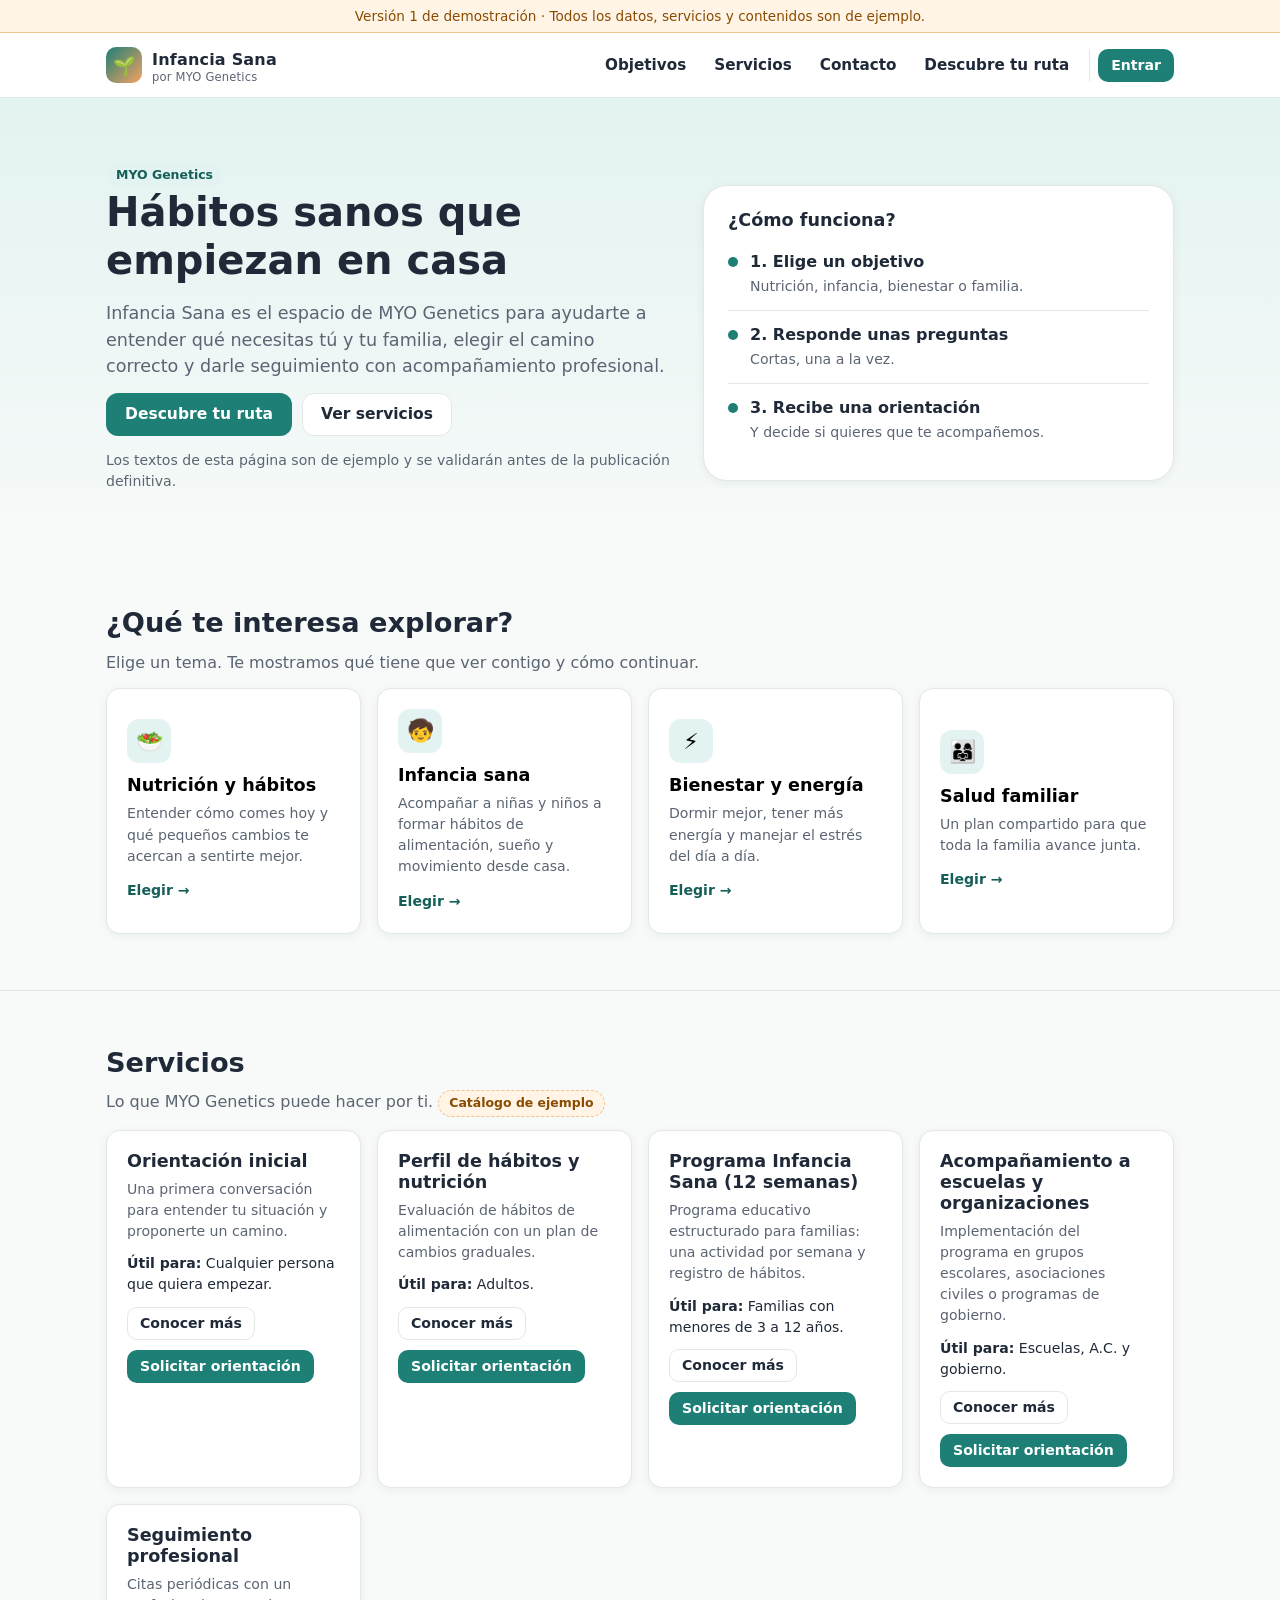
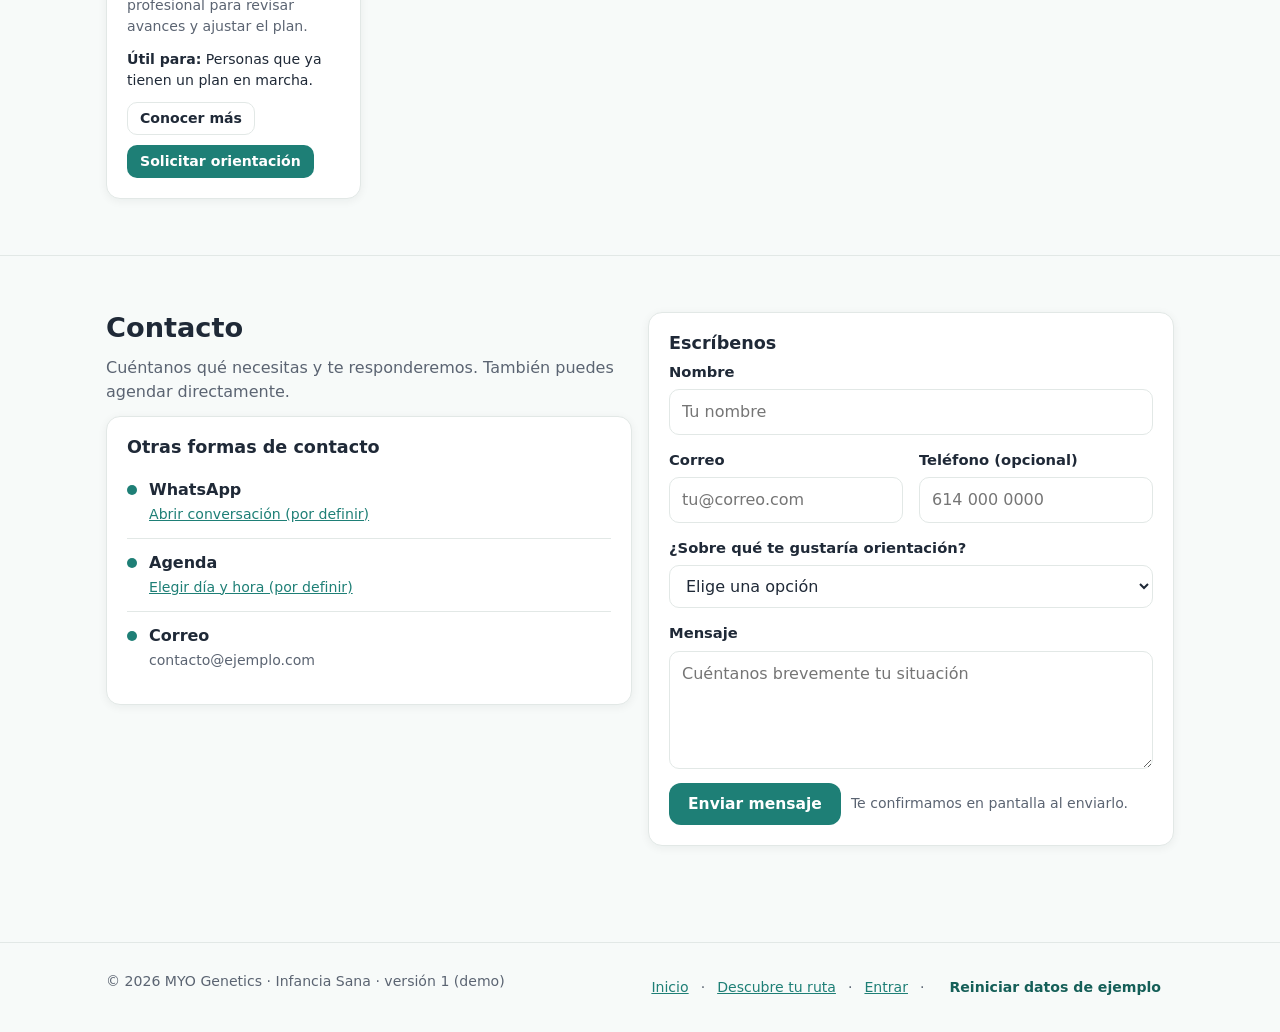
==== web/index.html @ 0a89bbfd "Infancia Sana v1: demo navegable con 5 perfiles, programa de 12 semanas y docs para el ingeniero Pág" ====
<!doctype html>
<html lang="es">
<head>
  <meta charset="utf-8">
  <meta name="viewport" content="width=device-width, initial-scale=1">
  <title>Infancia Sana · MYO Genetics</title>
  <meta name="description" content="Descubre tu ruta hacia hábitos más sanos para ti y tu familia. Demostración navegable de la plataforma de MYO Genetics.">
  <link rel="stylesheet" href="assets/css/infancia.css">
</head>
<body>
  <div id="encabezado"></div>

  <section class="heroe">
    <div class="contenedor">
      <div>
        <span class="etiqueta">MYO Genetics</span>
        <h1>Hábitos sanos que empiezan en casa</h1>
        <p class="suave" style="font-size:1.1rem">Infancia Sana es el espacio de MYO Genetics para ayudarte a entender qué necesitas tú y tu familia, elegir el camino correcto y darle seguimiento con acompañamiento profesional.</p>
        <div class="acciones">
          <a class="boton primario" href="ruta.html">Descubre tu ruta</a>
          <a class="boton secundario" href="#servicios">Ver servicios</a>
        </div>
        <p class="chico suave" style="margin-top:14px">Los textos de esta página son de ejemplo y se validarán antes de la publicación definitiva.</p>
      </div>
      <div class="ilustracion">
        <h3>¿Cómo funciona?</h3>
        <ul class="lista">
          <li><span class="punto"></span><div class="cuerpo"><strong>1. Elige un objetivo</strong><br><span class="suave chico">Nutrición, infancia, bienestar o familia.</span></div></li>
          <li><span class="punto"></span><div class="cuerpo"><strong>2. Responde unas preguntas</strong><br><span class="suave chico">Cortas, una a la vez.</span></div></li>
          <li><span class="punto"></span><div class="cuerpo"><strong>3. Recibe una orientación</strong><br><span class="suave chico">Y decide si quieres que te acompañemos.</span></div></li>
        </ul>
      </div>
    </div>
  </section>

  <section class="seccion" id="objetivos">
    <div class="contenedor">
      <h2>¿Qué te interesa explorar?</h2>
      <p class="suave">Elige un tema. Te mostramos qué tiene que ver contigo y cómo continuar.</p>
      <div class="rejilla" id="lista-objetivos"></div>
      <div id="detalle-objetivo" class="tarjeta oculto" style="margin-top:20px"></div>
    </div>
  </section>

  <section class="seccion" id="servicios">
    <div class="contenedor">
      <div class="fila entre">
        <div><h2>Servicios</h2><p class="suave">Lo que MYO Genetics puede hacer por ti. <span class="etiqueta ejemplo">Catálogo de ejemplo</span></p></div>
      </div>
      <div class="rejilla" id="lista-servicios"></div>
    </div>
  </section>

  <section class="seccion" id="contacto">
    <div class="contenedor">
      <div class="rejilla dos">
        <div>
          <h2>Contacto</h2>
          <p class="suave">Cuéntanos qué necesitas y te responderemos. También puedes agendar directamente.</p>
          <div class="tarjeta">
            <h3>Otras formas de contacto</h3>
            <ul class="lista">
              <li><span class="punto"></span><div class="cuerpo"><strong>WhatsApp</strong><br><a href="#" id="enlace-whatsapp" class="chico">Abrir conversación (por definir)</a></div></li>
              <li><span class="punto"></span><div class="cuerpo"><strong>Agenda</strong><br><a href="#" id="enlace-agenda" class="chico">Elegir día y hora (por definir)</a></div></li>
              <li><span class="punto"></span><div class="cuerpo"><strong>Correo</strong><br><span class="chico suave">contacto@ejemplo.com</span></div></li>
            </ul>
          </div>
        </div>
        <form class="tarjeta" id="form-contacto" novalidate>
          <h3>Escríbenos</h3>
          <div class="campo"><label for="c-nombre">Nombre</label><input id="c-nombre" name="nombre" required placeholder="Tu nombre"></div>
          <div class="dos-columnas">
            <div class="campo"><label for="c-correo">Correo</label><input id="c-correo" name="correo" type="email" required placeholder="tu@correo.com"></div>
            <div class="campo"><label for="c-tel">Teléfono (opcional)</label><input id="c-tel" name="telefono" placeholder="614 000 0000"></div>
          </div>
          <div class="campo"><label for="c-asunto">¿Sobre qué te gustaría orientación?</label>
            <select id="c-asunto" name="asunto" required>
              <option value="">Elige una opción</option>
            </select>
          </div>
          <div class="campo"><label for="c-mensaje">Mensaje</label><textarea id="c-mensaje" name="mensaje" rows="4" required placeholder="Cuéntanos brevemente tu situación"></textarea></div>
          <div class="acciones"><button class="boton primario" type="submit">Enviar mensaje</button><span class="chico suave">Te confirmamos en pantalla al enviarlo.</span></div>
        </form>
      </div>
    </div>
  </section>

  <div id="pie"></div>
  <script type="module" src="assets/js/publico.js"></script>
</body>
</html>
---- web/assets/css/infancia.css ----
/* Infancia Sana · MYO Genetics — hoja de estilos única (versión 1, demo)
   Identidad provisional: no existe aún el manual de marca de MYO Genetics.
   Para cambiar colores y tipografía basta con editar las variables de :root. */
:root{
  --primario:#1E7F76;      /* verde azulado: salud, calma */
  --primario-osc:#155F58;
  --primario-claro:#E3F3F1;
  --acento:#F4A261;        /* durazno: calidez, infancia */
  --acento-osc:#D97E33;
  --fondo:#F7FAF9;
  --papel:#FFFFFF;
  --tinta:#1F2937;
  --tinta-suave:#5B6472;
  --linea:#E2E8E6;
  --ok:#2E8B57;
  --aviso:#B45309;
  --error:#B42318;
  --radio:14px;
  --sombra:0 2px 10px rgba(16,40,36,.06);
  --ancho:1100px;
  --fuente:system-ui,-apple-system,"Segoe UI",Roboto,"Helvetica Neue",Arial,sans-serif;
}
*{box-sizing:border-box}
html{scroll-behavior:smooth}
body{margin:0;font-family:var(--fuente);color:var(--tinta);background:var(--fondo);line-height:1.5;font-size:16px}
a{color:var(--primario)}
img{max-width:100%}
h1,h2,h3,h4{line-height:1.2;margin:0 0 .4em;font-weight:700}
h1{font-size:clamp(1.7rem,3.5vw,2.5rem)}
h2{font-size:clamp(1.3rem,2.4vw,1.7rem)}
h3{font-size:1.1rem}
p{margin:0 0 .8em}
.suave{color:var(--tinta-suave)}
.chico{font-size:.88rem}
.centro{text-align:center}
.oculto{display:none!important}
.contenedor{max-width:var(--ancho);margin:0 auto;padding:0 16px}
.seccion{padding:56px 0}
.seccion + .seccion{border-top:1px solid var(--linea)}

/* Encabezado */
.encabezado{background:var(--papel);border-bottom:1px solid var(--linea);position:sticky;top:0;z-index:20}
.encabezado .contenedor{display:flex;align-items:center;gap:16px;min-height:64px}
.logo{display:flex;align-items:center;gap:10px;text-decoration:none;color:var(--tinta);font-weight:800;letter-spacing:.2px}
.logo .marca{width:36px;height:36px;border-radius:10px;background:linear-gradient(135deg,var(--primario),var(--acento));display:grid;place-items:center;color:#fff;font-size:18px}
.logo small{display:block;font-weight:500;color:var(--tinta-suave);font-size:.72rem;line-height:1}
.nav{display:flex;gap:4px;margin-left:auto;align-items:center;flex-wrap:wrap}
.nav a{padding:8px 12px;border-radius:10px;text-decoration:none;color:var(--tinta);font-weight:600;font-size:.95rem}
.nav a:hover,.nav a.activo{background:var(--primario-claro);color:var(--primario-osc)}
.nav .sesion{display:flex;align-items:center;gap:8px;padding-left:8px;border-left:1px solid var(--linea);margin-left:4px}
.avatar{width:32px;height:32px;border-radius:50%;background:var(--acento);color:#fff;display:grid;place-items:center;font-weight:800;font-size:.85rem}
.menu-boton{display:none;margin-left:auto;background:none;border:1px solid var(--linea);border-radius:10px;padding:8px 10px;font-size:1.1rem;cursor:pointer}
@media (max-width:760px){
  .menu-boton{display:block}
  .nav{display:none;position:absolute;left:0;right:0;top:64px;background:var(--papel);border-bottom:1px solid var(--linea);padding:10px 16px 14px;flex-direction:column;align-items:stretch}
  .nav.abierto{display:flex}
  .nav .sesion{border-left:0;border-top:1px solid var(--linea);padding:10px 0 0;margin:6px 0 0}
}

/* Botones */
.boton{display:inline-flex;align-items:center;justify-content:center;gap:8px;border:1px solid transparent;border-radius:12px;padding:11px 18px;font-weight:700;font-size:.97rem;cursor:pointer;text-decoration:none;transition:.15s;font-family:inherit;line-height:1.2}
.boton.primario{background:var(--primario);color:#fff}
.boton.primario:hover{background:var(--primario-osc)}
.boton.acento{background:var(--acento);color:#3B2410}
.boton.acento:hover{background:var(--acento-osc);color:#fff}
.boton.secundario{background:var(--papel);border-color:var(--linea);color:var(--tinta)}
.boton.secundario:hover{border-color:var(--primario);color:var(--primario-osc)}
.boton.fantasma{background:transparent;color:var(--primario-osc)}
.boton.fantasma:hover{background:var(--primario-claro)}
.boton.chico{padding:7px 12px;font-size:.88rem;border-radius:10px}
.boton:disabled{opacity:.5;cursor:not-allowed}
.acciones{display:flex;gap:10px;flex-wrap:wrap;align-items:center}

/* Tarjetas y rejillas */
.tarjeta{background:var(--papel);border:1px solid var(--linea);border-radius:var(--radio);padding:20px;box-shadow:var(--sombra)}
.tarjeta.clic{cursor:pointer;transition:.15s}
.tarjeta.clic:hover{border-color:var(--primario);transform:translateY(-2px)}
.tarjeta.elegida{border-color:var(--primario);box-shadow:0 0 0 3px var(--primario-claro)}
.rejilla{display:grid;gap:16px;grid-template-columns:repeat(auto-fill,minmax(240px,1fr))}
.rejilla.dos{grid-template-columns:repeat(auto-fit,minmax(280px,1fr))}
.rejilla.tres{grid-template-columns:repeat(auto-fit,minmax(220px,1fr))}
.icono{width:44px;height:44px;border-radius:12px;background:var(--primario-claro);display:grid;place-items:center;font-size:22px;margin-bottom:12px}
.etiqueta{display:inline-block;padding:3px 10px;border-radius:999px;font-size:.78rem;font-weight:700;background:var(--primario-claro);color:var(--primario-osc)}
.etiqueta.ok{background:#E6F4EC;color:var(--ok)}
.etiqueta.aviso{background:#FDF1E1;color:var(--aviso)}
.etiqueta.gris{background:#EEF1F0;color:var(--tinta-suave)}
.etiqueta.error{background:#FDE8E6;color:var(--error)}
.etiqueta.ejemplo{background:#FFF4E5;color:#8A4B00;border:1px dashed #F0C48A}
.fila{display:flex;align-items:center;gap:12px;flex-wrap:wrap}
.fila.entre{justify-content:space-between}
.lista{list-style:none;margin:0;padding:0}
.lista li{padding:12px 0;border-bottom:1px solid var(--linea);display:flex;gap:12px;align-items:flex-start}
.lista li:last-child{border-bottom:0}
.lista .punto{width:10px;height:10px;border-radius:50%;background:var(--primario);margin-top:7px;flex:none}
.lista .punto.pendiente{background:var(--acento)}
.lista .punto.gris{background:var(--linea)}
.lista .cuerpo{flex:1}

/* Héroe */
.heroe{background:linear-gradient(180deg,var(--primario-claro),var(--fondo));padding:64px 0 48px}
.heroe .contenedor{display:grid;gap:32px;grid-template-columns:1.2fr 1fr;align-items:center}
.heroe .ilustracion{background:var(--papel);border-radius:24px;border:1px solid var(--linea);padding:24px;box-shadow:var(--sombra)}
@media (max-width:760px){.heroe .contenedor{grid-template-columns:1fr}.heroe{padding:40px 0 32px}}

/* Formularios */
.campo{display:flex;flex-direction:column;gap:6px;margin-bottom:14px}
.campo label{font-weight:700;font-size:.92rem}
.campo input,.campo select,.campo textarea{font:inherit;padding:10px 12px;border:1px solid var(--linea);border-radius:10px;background:var(--papel);color:var(--tinta);width:100%}
.campo input:focus,.campo select:focus,.campo textarea:focus{outline:2px solid var(--primario-claro);border-color:var(--primario)}
.campo .ayuda{font-size:.82rem;color:var(--tinta-suave)}
.campo.invalido input,.campo.invalido select,.campo.invalido textarea{border-color:var(--error)}
.campo .mensaje-error{color:var(--error);font-size:.82rem;display:none}
.campo.invalido .mensaje-error{display:block}
.dos-columnas{display:grid;gap:0 16px;grid-template-columns:1fr 1fr}
@media (max-width:600px){.dos-columnas{grid-template-columns:1fr}}
.opciones{display:grid;gap:10px}
.opcion{display:flex;gap:12px;align-items:center;padding:12px 14px;border:1px solid var(--linea);border-radius:12px;background:var(--papel);cursor:pointer;font-weight:600}
.opcion:hover{border-color:var(--primario)}
.opcion.elegida{border-color:var(--primario);background:var(--primario-claro)}
.opcion input{accent-color:var(--primario)}

/* Progreso */
.progreso{height:10px;background:var(--linea);border-radius:999px;overflow:hidden}
.progreso > span{display:block;height:100%;background:var(--primario);border-radius:999px;transition:width .4s}
.progreso.acento > span{background:var(--acento)}
.pasos{display:flex;gap:6px;margin:10px 0 18px}
.pasos span{flex:1;height:6px;border-radius:999px;background:var(--linea)}
.pasos span.hecho{background:var(--primario)}
.pasos span.actual{background:var(--acento)}

/* Pestañas */
.pestanas{display:flex;gap:4px;border-bottom:1px solid var(--linea);margin-bottom:24px;overflow-x:auto}
.pestanas button{background:none;border:0;border-bottom:3px solid transparent;padding:12px 14px;font:inherit;font-weight:700;color:var(--tinta-suave);cursor:pointer;white-space:nowrap}
.pestanas button.activa{color:var(--primario-osc);border-bottom-color:var(--primario)}
.panel{display:none}
.panel.activo{display:block}

/* Estado vacío */
.vacio{text-align:center;padding:36px 20px;border:1px dashed var(--linea);border-radius:var(--radio);color:var(--tinta-suave);background:var(--papel)}
.vacio .icono{margin:0 auto 10px}

/* Avisos emergentes y ventanas */
.aviso-flotante{position:fixed;left:50%;bottom:24px;transform:translateX(-50%) translateY(20px);background:var(--tinta);color:#fff;padding:12px 18px;border-radius:12px;opacity:0;transition:.25s;z-index:60;max-width:92vw;box-shadow:0 8px 30px rgba(0,0,0,.2);pointer-events:none}
.aviso-flotante.visible{opacity:1;transform:translateX(-50%) translateY(0)}
.aviso-flotante.ok{background:var(--ok)}
.aviso-flotante.error{background:var(--error)}
.velo{position:fixed;inset:0;background:rgba(20,30,28,.45);display:none;align-items:center;justify-content:center;z-index:50;padding:16px}
.velo.visible{display:flex}
.ventana{background:var(--papel);border-radius:18px;max-width:560px;width:100%;max-height:90vh;overflow:auto;padding:24px;box-shadow:0 20px 60px rgba(0,0,0,.25)}
.ventana h3{margin-bottom:12px}
.ventana .acciones{margin-top:18px;justify-content:flex-end}

/* Tablero del usuario */
.tablero{display:grid;gap:20px;grid-template-columns:260px 1fr;align-items:start}
.lateral{position:sticky;top:80px}
.lateral .tarjeta{padding:16px}
.lateral nav a{display:block;padding:9px 12px;border-radius:10px;text-decoration:none;color:var(--tinta);font-weight:600}
.lateral nav a.activo,.lateral nav a:hover{background:var(--primario-claro);color:var(--primario-osc)}
@media (max-width:860px){.tablero{grid-template-columns:1fr}.lateral{position:static}}
.cifras{display:grid;gap:12px;grid-template-columns:repeat(auto-fit,minmax(140px,1fr))}
.cifra{background:var(--papel);border:1px solid var(--linea);border-radius:12px;padding:14px}
.cifra strong{display:block;font-size:1.6rem;color:var(--primario-osc)}
.cifra span{font-size:.85rem;color:var(--tinta-suave)}

/* Tablas simples */
.tabla{width:100%;border-collapse:collapse;background:var(--papel);border-radius:var(--radio);overflow:hidden;border:1px solid var(--linea)}
.tabla th,.tabla td{padding:10px 12px;text-align:left;border-bottom:1px solid var(--linea);font-size:.93rem;vertical-align:top}
.tabla th{background:var(--primario-claro);color:var(--primario-osc);font-size:.85rem}
.tabla tr:last-child td{border-bottom:0}
.tabla-envoltura{overflow-x:auto}

/* Semanas del programa */
.semanas{display:grid;gap:10px;grid-template-columns:repeat(auto-fill,minmax(150px,1fr))}
.semana{border:1px solid var(--linea);border-radius:12px;padding:12px;background:var(--papel);cursor:pointer;text-align:left;font:inherit;color:var(--tinta)}
.semana small{display:block;color:var(--tinta-suave);font-size:.78rem}
.semana.hecha{border-color:var(--ok);background:#F1F9F4}
.semana.activa{border-color:var(--acento);box-shadow:0 0 0 3px #FDEBD8}
.semana.bloqueada{opacity:.55}
.grafica{width:100%;height:auto;background:var(--papel);border:1px solid var(--linea);border-radius:12px}

/* Pie */
.pie{border-top:1px solid var(--linea);padding:28px 0;color:var(--tinta-suave);font-size:.88rem;margin-top:40px}
.pie .contenedor{display:flex;justify-content:space-between;flex-wrap:wrap;gap:10px}
.aviso-demo{background:#FFF4E5;color:#8A4B00;border-bottom:1px solid #F0C48A;font-size:.85rem;text-align:center;padding:6px 12px}
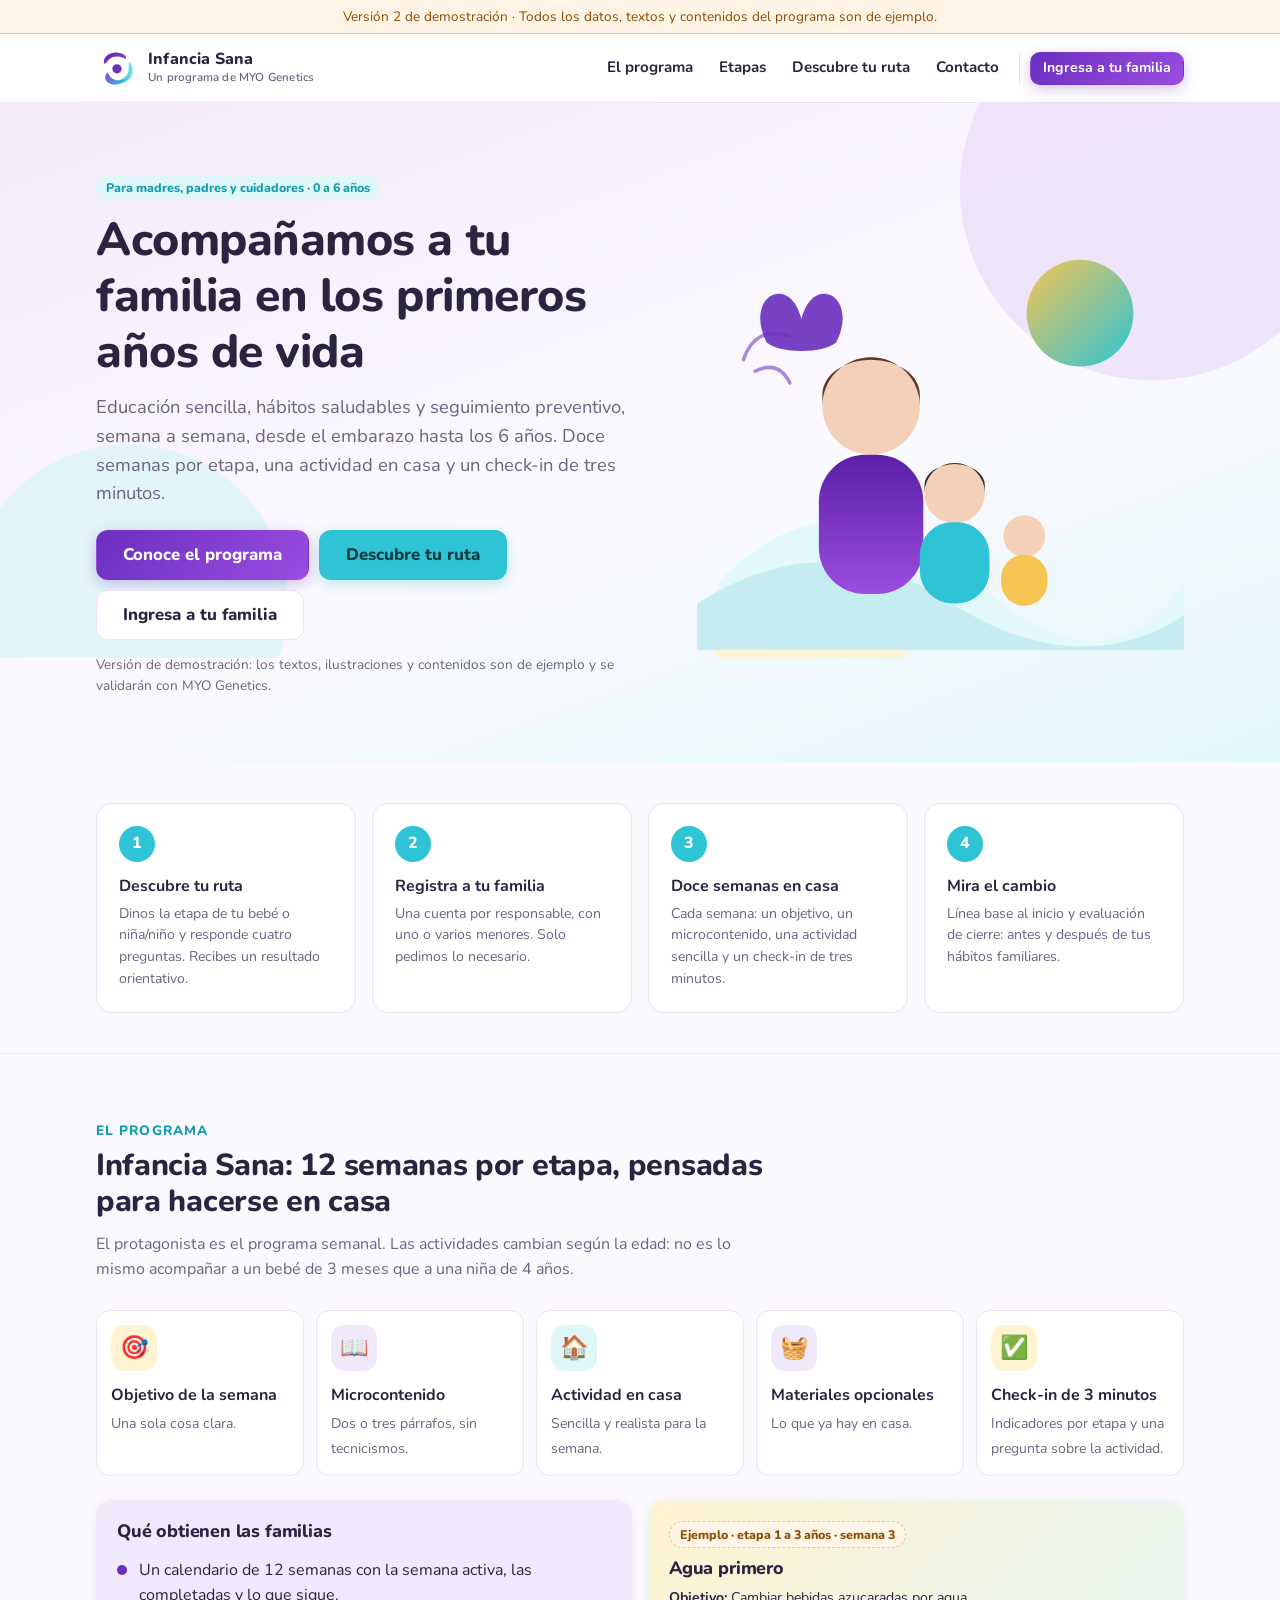
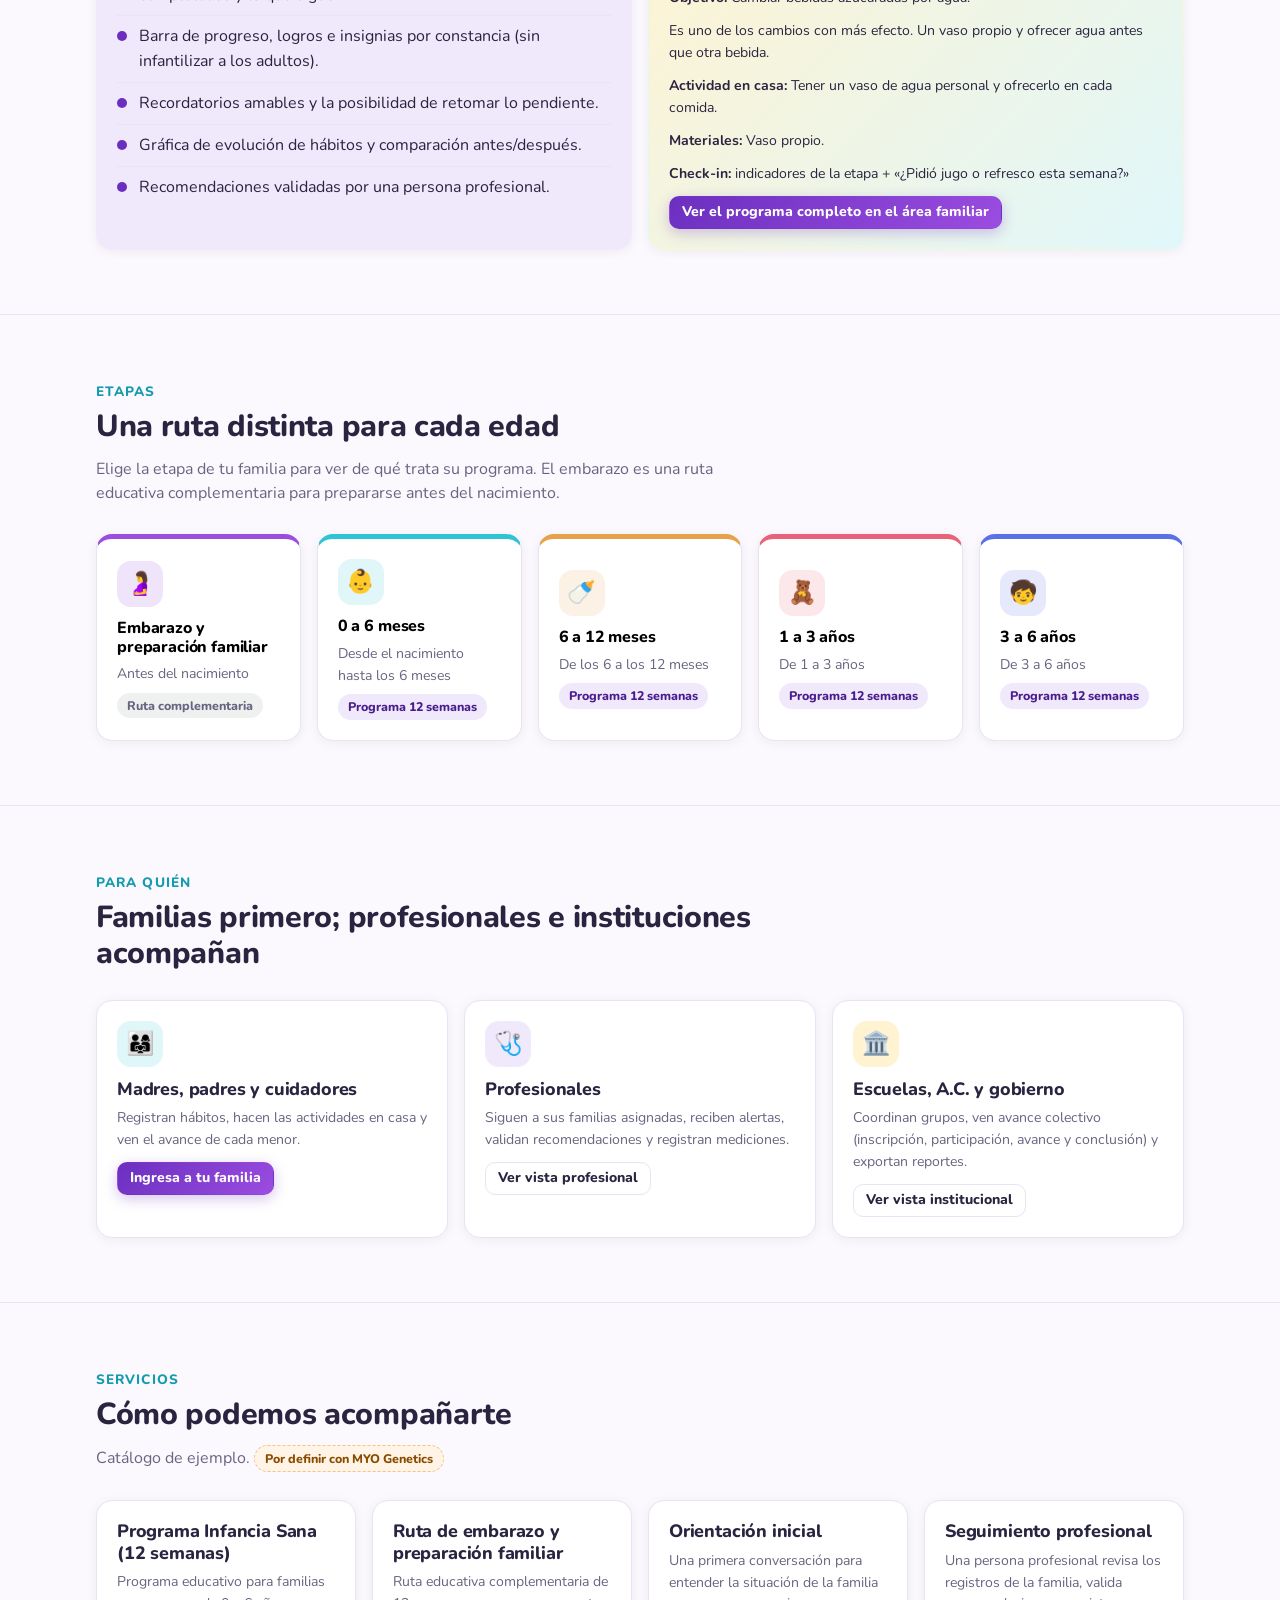
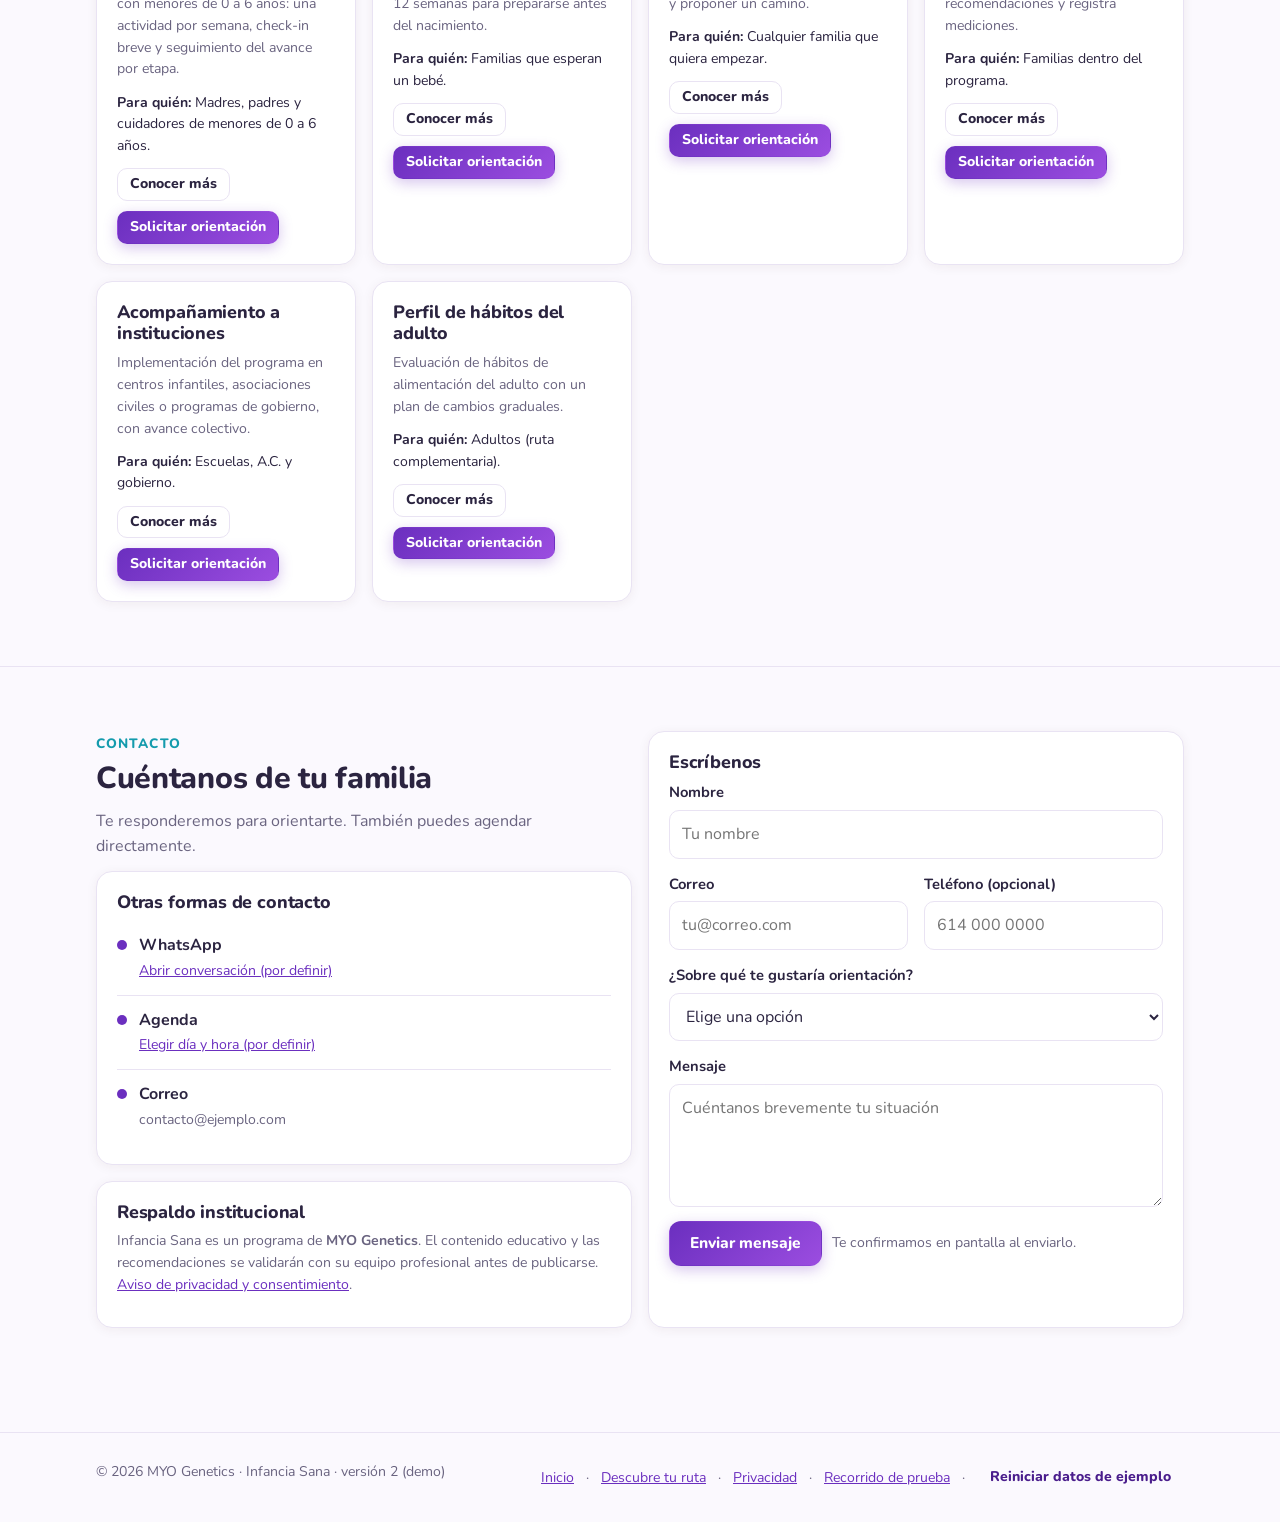
==== commit c09c41fc: "Infancia Sana v2: etapas de 0 a 6 años, programa por etapa, línea base y cierre, logros, alertas, pe" ====
--- a/web/index.html
+++ b/web/index.html
@@ -4,49 +4,125 @@
   <meta charset="utf-8">
   <meta name="viewport" content="width=device-width, initial-scale=1">
   <title>Infancia Sana · MYO Genetics</title>
-  <meta name="description" content="Descubre tu ruta hacia hábitos más sanos para ti y tu familia. Demostración navegable de la plataforma de MYO Genetics.">
+  <meta name="description" content="Acompañamiento a familias durante los primeros años de vida mediante educación, hábitos saludables y seguimiento preventivo. Demostración navegable de la plataforma de MYO Genetics.">
   <link rel="stylesheet" href="assets/css/infancia.css">
 </head>
 <body>
   <div id="encabezado"></div>
 
   <section class="heroe">
+    <svg class="blobs" viewBox="0 0 1200 520" preserveAspectRatio="none" aria-hidden="true">
+      <circle cx="1080" cy="80" r="180" fill="#EADDF9" opacity=".7"/>
+      <circle cx="120" cy="470" r="150" fill="#DDF5F8" opacity=".8"/>
+      <circle cx="760" cy="500" r="90" fill="#FFF3D1" opacity=".9"/>
+    </svg>
     <div class="contenedor">
       <div>
-        <span class="etiqueta">MYO Genetics</span>
-        <h1>Hábitos sanos que empiezan en casa</h1>
-        <p class="suave" style="font-size:1.1rem">Infancia Sana es el espacio de MYO Genetics para ayudarte a entender qué necesitas tú y tu familia, elegir el camino correcto y darle seguimiento con acompañamiento profesional.</p>
+        <span class="etiqueta acento">Para madres, padres y cuidadores · 0 a 6 años</span>
+        <h1 style="margin-top:12px">Acompañamos a tu familia en los primeros años de vida</h1>
+        <p class="proposito">Educación sencilla, hábitos saludables y seguimiento preventivo, semana a semana, desde el embarazo hasta los 6 años. Doce semanas por etapa, una actividad en casa y un check-in de tres minutos.</p>
         <div class="acciones">
-          <a class="boton primario" href="ruta.html">Descubre tu ruta</a>
-          <a class="boton secundario" href="#servicios">Ver servicios</a>
+          <a class="boton primario grande" href="#programa">Conoce el programa</a>
+          <a class="boton acento grande" href="ruta.html">Descubre tu ruta</a>
+          <a class="boton secundario grande" href="acceso.html">Ingresa a tu familia</a>
         </div>
-        <p class="chico suave" style="margin-top:14px">Los textos de esta página son de ejemplo y se validarán antes de la publicación definitiva.</p>
+        <p class="nota-ejemplo">Versión de demostración: los textos, ilustraciones y contenidos son de ejemplo y se validarán con MYO Genetics.</p>
       </div>
-      <div class="ilustracion">
-        <h3>¿Cómo funciona?</h3>
-        <ul class="lista">
-          <li><span class="punto"></span><div class="cuerpo"><strong>1. Elige un objetivo</strong><br><span class="suave chico">Nutrición, infancia, bienestar o familia.</span></div></li>
-          <li><span class="punto"></span><div class="cuerpo"><strong>2. Responde unas preguntas</strong><br><span class="suave chico">Cortas, una a la vez.</span></div></li>
-          <li><span class="punto"></span><div class="cuerpo"><strong>3. Recibe una orientación</strong><br><span class="suave chico">Y decide si quieres que te acompañemos.</span></div></li>
-        </ul>
+      <div class="ilustracion" aria-hidden="true">
+        <svg viewBox="0 0 420 360" xmlns="http://www.w3.org/2000/svg">
+          <defs>
+            <linearGradient id="g1" x1="0" y1="0" x2="1" y2="1"><stop offset="0" stop-color="#F6C453"/><stop offset="1" stop-color="#2EC4D6"/></linearGradient>
+            <linearGradient id="g2" x1="0" y1="0" x2="0" y2="1"><stop offset="0" stop-color="#5B1FA6"/><stop offset="1" stop-color="#9B4DE0"/></linearGradient>
+          </defs>
+          <circle cx="330" cy="70" r="46" fill="url(#g1)"/>
+          <path d="M20 300 C 90 230, 170 230, 240 300 S 380 370, 420 300 L420 360 L0 360 Z" fill="#E3F8FA"/>
+          <path d="M0 320 C 80 270, 150 275, 220 320 S 360 370, 420 330 L420 360 L0 360 Z" fill="#C6EEF2"/>
+          <g>
+            <circle cx="150" cy="150" r="42" fill="#F5D0B8"/>
+            <path d="M108 150 a42 42 0 0 1 84 0 v-10 a42 30 0 0 0 -84 0z" fill="#5C3A2E"/>
+            <rect x="105" y="192" width="90" height="120" rx="40" fill="url(#g2)"/>
+            <circle cx="222" cy="225" r="26" fill="#F5D0B8"/>
+            <path d="M196 225 a26 26 0 0 1 52 0 v-7 a26 18 0 0 0 -52 0z" fill="#3B2A24"/>
+            <rect x="192" y="250" width="60" height="70" rx="28" fill="#2EC4D6"/>
+            <circle cx="282" cy="262" r="18" fill="#F5D0B8"/>
+            <rect x="262" y="278" width="40" height="44" rx="20" fill="#F6C453"/>
+          </g>
+          <g fill="none" stroke="#6B2FBF" stroke-width="3" stroke-linecap="round" opacity=".55">
+            <path d="M40 110 q10 -30 40 -20"/><path d="M50 120 q20 -10 30 10"/>
+          </g>
+          <g fill="#6B2FBF" opacity=".9"><path d="M60 95 c -20 -40 20 -60 30 -20 c 10 -40 50 -20 30 20 c -10 10 -50 10 -60 0z"/></g>
+        </svg>
       </div>
     </div>
   </section>
 
-  <section class="seccion" id="objetivos">
+  <section class="seccion compacta">
     <div class="contenedor">
-      <h2>¿Qué te interesa explorar?</h2>
-      <p class="suave">Elige un tema. Te mostramos qué tiene que ver contigo y cómo continuar.</p>
-      <div class="rejilla" id="lista-objetivos"></div>
-      <div id="detalle-objetivo" class="tarjeta oculto" style="margin-top:20px"></div>
+      <div class="pasos-grandes">
+        <div class="paso-grande"><div class="numero">1</div><strong>Descubre tu ruta</strong><p class="chico suave" style="margin:4px 0 0">Dinos la etapa de tu bebé o niña/niño y responde cuatro preguntas. Recibes un resultado orientativo.</p></div>
+        <div class="paso-grande"><div class="numero">2</div><strong>Registra a tu familia</strong><p class="chico suave" style="margin:4px 0 0">Una cuenta por responsable, con uno o varios menores. Solo pedimos lo necesario.</p></div>
+        <div class="paso-grande"><div class="numero">3</div><strong>Doce semanas en casa</strong><p class="chico suave" style="margin:4px 0 0">Cada semana: un objetivo, un microcontenido, una actividad sencilla y un check-in de tres minutos.</p></div>
+        <div class="paso-grande"><div class="numero">4</div><strong>Mira el cambio</strong><p class="chico suave" style="margin:4px 0 0">Línea base al inicio y evaluación de cierre: antes y después de tus hábitos familiares.</p></div>
+      </div>
+    </div>
+  </section>
+
+  <section class="seccion" id="programa">
+    <div class="contenedor">
+      <div class="seccion-titulo">
+        <span class="antetitulo">El programa</span>
+        <h2>Infancia Sana: 12 semanas por etapa, pensadas para hacerse en casa</h2>
+        <p class="suave">El protagonista es el programa semanal. Las actividades cambian según la edad: no es lo mismo acompañar a un bebé de 3 meses que a una niña de 4 años.</p>
+      </div>
+      <div class="anatomia" id="anatomia-semana">
+        <div class="pieza"><div class="icono sol">🎯</div><strong>Objetivo de la semana</strong><span class="chico suave">Una sola cosa clara.</span></div>
+        <div class="pieza"><div class="icono">📖</div><strong>Microcontenido</strong><span class="chico suave">Dos o tres párrafos, sin tecnicismos.</span></div>
+        <div class="pieza"><div class="icono calido">🏠</div><strong>Actividad en casa</strong><span class="chico suave">Sencilla y realista para la semana.</span></div>
+        <div class="pieza"><div class="icono">🧺</div><strong>Materiales opcionales</strong><span class="chico suave">Lo que ya hay en casa.</span></div>
+        <div class="pieza"><div class="icono sol">✅</div><strong>Check-in de 3 minutos</strong><span class="chico suave">Indicadores por etapa y una pregunta sobre la actividad.</span></div>
+      </div>
+      <div class="rejilla dos" style="margin-top:24px">
+        <div class="tarjeta verde">
+          <h3>Qué obtienen las familias</h3>
+          <ul class="lista compacta">
+            <li><span class="punto"></span><div class="cuerpo">Un calendario de 12 semanas con la semana activa, las completadas y lo que sigue.</div></li>
+            <li><span class="punto"></span><div class="cuerpo">Barra de progreso, logros e insignias por constancia (sin infantilizar a los adultos).</div></li>
+            <li><span class="punto"></span><div class="cuerpo">Recordatorios amables y la posibilidad de retomar lo pendiente.</div></li>
+            <li><span class="punto"></span><div class="cuerpo">Gráfica de evolución de hábitos y comparación antes/después.</div></li>
+            <li><span class="punto"></span><div class="cuerpo">Recomendaciones validadas por una persona profesional.</div></li>
+          </ul>
+        </div>
+        <div class="tarjeta calida" id="semana-ejemplo"></div>
+      </div>
+    </div>
+  </section>
+
+  <section class="seccion" id="etapas">
+    <div class="contenedor">
+      <div class="seccion-titulo">
+        <span class="antetitulo">Etapas</span>
+        <h2>Una ruta distinta para cada edad</h2>
+        <p class="suave">Elige la etapa de tu familia para ver de qué trata su programa. El embarazo es una ruta educativa complementaria para prepararse antes del nacimiento.</p>
+      </div>
+      <div class="rejilla cinco" id="lista-etapas"></div>
+      <div id="detalle-etapa" class="tarjeta oculto" style="margin-top:20px"></div>
+    </div>
+  </section>
+
+  <section class="seccion" id="para-quien">
+    <div class="contenedor">
+      <div class="seccion-titulo"><span class="antetitulo">Para quién</span><h2>Familias primero; profesionales e instituciones acompañan</h2></div>
+      <div class="rejilla tres">
+        <div class="tarjeta"><div class="icono calido">👨‍👩‍👧</div><h3>Madres, padres y cuidadores</h3><p class="chico suave">Registran hábitos, hacen las actividades en casa y ven el avance de cada menor.</p><a class="boton chico primario" href="acceso.html">Ingresa a tu familia</a></div>
+        <div class="tarjeta"><div class="icono">🩺</div><h3>Profesionales</h3><p class="chico suave">Siguen a sus familias asignadas, reciben alertas, validan recomendaciones y registran mediciones.</p><a class="boton chico secundario" href="acceso.html">Ver vista profesional</a></div>
+        <div class="tarjeta"><div class="icono sol">🏛️</div><h3>Escuelas, A.C. y gobierno</h3><p class="chico suave">Coordinan grupos, ven avance colectivo (inscripción, participación, avance y conclusión) y exportan reportes.</p><a class="boton chico secundario" href="acceso.html">Ver vista institucional</a></div>
+      </div>
     </div>
   </section>
 
   <section class="seccion" id="servicios">
     <div class="contenedor">
-      <div class="fila entre">
-        <div><h2>Servicios</h2><p class="suave">Lo que MYO Genetics puede hacer por ti. <span class="etiqueta ejemplo">Catálogo de ejemplo</span></p></div>
-      </div>
+      <div class="seccion-titulo"><span class="antetitulo">Servicios</span><h2>Cómo podemos acompañarte</h2><p class="suave">Catálogo de ejemplo. <span class="etiqueta ejemplo">Por definir con MYO Genetics</span></p></div>
       <div class="rejilla" id="lista-servicios"></div>
     </div>
   </section>
@@ -55,8 +131,9 @@
     <div class="contenedor">
       <div class="rejilla dos">
         <div>
-          <h2>Contacto</h2>
-          <p class="suave">Cuéntanos qué necesitas y te responderemos. También puedes agendar directamente.</p>
+          <span class="antetitulo" style="display:inline-block;color:var(--acento-osc);font-weight:800;font-size:.85rem;letter-spacing:.08em;text-transform:uppercase;margin-bottom:6px">Contacto</span>
+          <h2>Cuéntanos de tu familia</h2>
+          <p class="suave">Te responderemos para orientarte. También puedes agendar directamente.</p>
           <div class="tarjeta">
             <h3>Otras formas de contacto</h3>
             <ul class="lista">
@@ -64,6 +141,10 @@
               <li><span class="punto"></span><div class="cuerpo"><strong>Agenda</strong><br><a href="#" id="enlace-agenda" class="chico">Elegir día y hora (por definir)</a></div></li>
               <li><span class="punto"></span><div class="cuerpo"><strong>Correo</strong><br><span class="chico suave">contacto@ejemplo.com</span></div></li>
             </ul>
+          </div>
+          <div class="tarjeta" style="margin-top:16px">
+            <h3>Respaldo institucional</h3>
+            <p class="chico suave">Infancia Sana es un programa de <strong>MYO Genetics</strong>. El contenido educativo y las recomendaciones se validarán con su equipo profesional antes de publicarse. <a href="privacidad.html">Aviso de privacidad y consentimiento</a>.</p>
           </div>
         </div>
         <form class="tarjeta" id="form-contacto" novalidate>
--- a/web/assets/css/infancia.css
+++ b/web/assets/css/infancia.css
@@ -1,91 +1,112 @@
-/* Infancia Sana · MYO Genetics — hoja de estilos única (versión 1, demo)
-   Identidad provisional: no existe aún el manual de marca de MYO Genetics.
-   Para cambiar colores y tipografía basta con editar las variables de :root. */
+/* Infancia Sana · MYO Genetics — hoja de estilos única (versión 2, demo)
+   Identidad basada en la marca de MYO Genetics: púrpura (#5B1FA6 → #9B4DE0) y turquesa (#2EC4D6),
+   tomados del isotipo. Para ajustar colores y tipografía basta con editar las variables de :root. */
+@import url('https://fonts.googleapis.com/css2?family=Nunito:wght@400;600;700;800&display=swap');
 :root{
-  --primario:#1E7F76;      /* verde azulado: salud, calma */
-  --primario-osc:#155F58;
-  --primario-claro:#E3F3F1;
-  --acento:#F4A261;        /* durazno: calidez, infancia */
-  --acento-osc:#D97E33;
-  --fondo:#F7FAF9;
+  --primario:#6B2FBF;      /* púrpura MYO */
+  --primario-osc:#4A1D8C;
+  --primario-claro:#F0E8FB;
+  --acento:#2EC4D6;        /* turquesa MYO */
+  --acento-osc:#149BAD;
+  --acento-claro:#E0F7FA;
+  --sol:#F6C453;           /* ámbar: logros y avisos cálidos */
+  --sol-claro:#FFF3D1;
+  --lila:#9B4DE0;
+  --fondo:#FBF9FE;         /* lavanda muy claro */
   --papel:#FFFFFF;
-  --tinta:#1F2937;
-  --tinta-suave:#5B6472;
-  --linea:#E2E8E6;
+  --tinta:#2B2440;
+  --tinta-suave:#6A6480;
+  --linea:#E9E3F3;
   --ok:#2E8B57;
   --aviso:#B45309;
   --error:#B42318;
-  --radio:14px;
-  --sombra:0 2px 10px rgba(16,40,36,.06);
-  --ancho:1100px;
-  --fuente:system-ui,-apple-system,"Segoe UI",Roboto,"Helvetica Neue",Arial,sans-serif;
+  --radio:16px;
+  --sombra:0 2px 12px rgba(60,40,20,.06);
+  --sombra-alta:0 14px 40px rgba(60,40,20,.12);
+  --ancho:1120px;
+  --fuente:"Nunito",system-ui,-apple-system,"Segoe UI",Roboto,"Helvetica Neue",Arial,sans-serif;
 }
 *{box-sizing:border-box}
 html{scroll-behavior:smooth}
-body{margin:0;font-family:var(--fuente);color:var(--tinta);background:var(--fondo);line-height:1.5;font-size:16px}
+body{margin:0;font-family:var(--fuente);color:var(--tinta);background:var(--fondo);line-height:1.55;font-size:16px}
 a{color:var(--primario)}
 img{max-width:100%}
-h1,h2,h3,h4{line-height:1.2;margin:0 0 .4em;font-weight:700}
-h1{font-size:clamp(1.7rem,3.5vw,2.5rem)}
-h2{font-size:clamp(1.3rem,2.4vw,1.7rem)}
-h3{font-size:1.1rem}
+h1,h2,h3,h4{line-height:1.2;margin:0 0 .4em;font-weight:800;letter-spacing:-.01em}
+h1{font-size:clamp(1.9rem,4vw,2.9rem)}
+h2{font-size:clamp(1.4rem,2.6vw,1.9rem)}
+h3{font-size:1.12rem}
+h4{font-size:.98rem;margin-top:14px}
 p{margin:0 0 .8em}
 .suave{color:var(--tinta-suave)}
 .chico{font-size:.88rem}
 .centro{text-align:center}
 .oculto{display:none!important}
 .contenedor{max-width:var(--ancho);margin:0 auto;padding:0 16px}
-.seccion{padding:56px 0}
+.seccion{padding:64px 0}
+.seccion.compacta{padding:40px 0}
 .seccion + .seccion{border-top:1px solid var(--linea)}
+.seccion-titulo{max-width:680px;margin-bottom:28px}
+.seccion-titulo .antetitulo{display:inline-block;color:var(--acento-osc);font-weight:800;font-size:.85rem;letter-spacing:.08em;text-transform:uppercase;margin-bottom:6px}
 
 /* Encabezado */
-.encabezado{background:var(--papel);border-bottom:1px solid var(--linea);position:sticky;top:0;z-index:20}
-.encabezado .contenedor{display:flex;align-items:center;gap:16px;min-height:64px}
-.logo{display:flex;align-items:center;gap:10px;text-decoration:none;color:var(--tinta);font-weight:800;letter-spacing:.2px}
-.logo .marca{width:36px;height:36px;border-radius:10px;background:linear-gradient(135deg,var(--primario),var(--acento));display:grid;place-items:center;color:#fff;font-size:18px}
-.logo small{display:block;font-weight:500;color:var(--tinta-suave);font-size:.72rem;line-height:1}
-.nav{display:flex;gap:4px;margin-left:auto;align-items:center;flex-wrap:wrap}
-.nav a{padding:8px 12px;border-radius:10px;text-decoration:none;color:var(--tinta);font-weight:600;font-size:.95rem}
+.encabezado{background:rgba(255,255,255,.92);backdrop-filter:blur(8px);border-bottom:1px solid var(--linea);position:sticky;top:0;z-index:20}
+.encabezado .contenedor{display:flex;align-items:center;gap:16px;min-height:68px}
+.logo{display:flex;align-items:center;gap:10px;text-decoration:none;color:var(--tinta);font-weight:800;letter-spacing:.2px;line-height:1.1}
+.logo .marca{width:42px;height:42px;display:grid;place-items:center;flex:none}
+.logo .marca img{width:42px;height:42px;display:block}
+.logo small{display:block;font-weight:600;color:var(--tinta-suave);font-size:.72rem;line-height:1.2;margin-top:2px}
+.nav{display:flex;gap:2px;margin-left:auto;align-items:center;flex-wrap:wrap}
+.nav a{padding:8px 12px;border-radius:10px;text-decoration:none;color:var(--tinta);font-weight:700;font-size:.95rem}
 .nav a:hover,.nav a.activo{background:var(--primario-claro);color:var(--primario-osc)}
-.nav .sesion{display:flex;align-items:center;gap:8px;padding-left:8px;border-left:1px solid var(--linea);margin-left:4px}
-.avatar{width:32px;height:32px;border-radius:50%;background:var(--acento);color:#fff;display:grid;place-items:center;font-weight:800;font-size:.85rem}
+.nav .sesion{display:flex;align-items:center;gap:8px;padding-left:10px;border-left:1px solid var(--linea);margin-left:6px}
+.nav .sesion .boton{white-space:nowrap}
+.avatar{width:34px;height:34px;border-radius:50%;background:var(--acento);color:#fff;display:grid;place-items:center;font-weight:800;font-size:.85rem;flex:none}
 .menu-boton{display:none;margin-left:auto;background:none;border:1px solid var(--linea);border-radius:10px;padding:8px 10px;font-size:1.1rem;cursor:pointer}
-@media (max-width:760px){
+@media (max-width:860px){
   .menu-boton{display:block}
-  .nav{display:none;position:absolute;left:0;right:0;top:64px;background:var(--papel);border-bottom:1px solid var(--linea);padding:10px 16px 14px;flex-direction:column;align-items:stretch}
+  .nav{display:none;position:absolute;left:0;right:0;top:68px;background:var(--papel);border-bottom:1px solid var(--linea);padding:10px 16px 14px;flex-direction:column;align-items:stretch;box-shadow:var(--sombra-alta)}
   .nav.abierto{display:flex}
-  .nav .sesion{border-left:0;border-top:1px solid var(--linea);padding:10px 0 0;margin:6px 0 0}
+  .nav .sesion{border-left:0;border-top:1px solid var(--linea);padding:10px 0 0;margin:6px 0 0;flex-wrap:wrap}
 }
 
 /* Botones */
-.boton{display:inline-flex;align-items:center;justify-content:center;gap:8px;border:1px solid transparent;border-radius:12px;padding:11px 18px;font-weight:700;font-size:.97rem;cursor:pointer;text-decoration:none;transition:.15s;font-family:inherit;line-height:1.2}
-.boton.primario{background:var(--primario);color:#fff}
+.boton{display:inline-flex;align-items:center;justify-content:center;gap:8px;border:1px solid transparent;border-radius:12px;padding:12px 20px;font-weight:800;font-size:.97rem;cursor:pointer;text-decoration:none;transition:.15s;font-family:inherit;line-height:1.2}
+.boton.primario{background:linear-gradient(135deg,var(--primario),var(--lila));color:#fff;box-shadow:0 4px 14px rgba(107,47,191,.28)}
 .boton.primario:hover{background:var(--primario-osc)}
-.boton.acento{background:var(--acento);color:#3B2410}
+.boton.acento{background:var(--acento);color:#083A40;box-shadow:0 4px 14px rgba(46,196,214,.3)}
 .boton.acento:hover{background:var(--acento-osc);color:#fff}
 .boton.secundario{background:var(--papel);border-color:var(--linea);color:var(--tinta)}
 .boton.secundario:hover{border-color:var(--primario);color:var(--primario-osc)}
 .boton.fantasma{background:transparent;color:var(--primario-osc)}
 .boton.fantasma:hover{background:var(--primario-claro)}
 .boton.chico{padding:7px 12px;font-size:.88rem;border-radius:10px}
+.boton.grande{padding:14px 26px;font-size:1.05rem}
 .boton:disabled{opacity:.5;cursor:not-allowed}
 .acciones{display:flex;gap:10px;flex-wrap:wrap;align-items:center}
 
 /* Tarjetas y rejillas */
 .tarjeta{background:var(--papel);border:1px solid var(--linea);border-radius:var(--radio);padding:20px;box-shadow:var(--sombra)}
 .tarjeta.clic{cursor:pointer;transition:.15s}
-.tarjeta.clic:hover{border-color:var(--primario);transform:translateY(-2px)}
+.tarjeta.clic:hover{border-color:var(--primario);transform:translateY(-2px);box-shadow:var(--sombra-alta)}
 .tarjeta.elegida{border-color:var(--primario);box-shadow:0 0 0 3px var(--primario-claro)}
+.tarjeta.calida{background:linear-gradient(135deg,var(--sol-claro),var(--acento-claro));border-color:transparent}
+.tarjeta.verde{background:var(--primario-claro);border-color:transparent}
 .rejilla{display:grid;gap:16px;grid-template-columns:repeat(auto-fill,minmax(240px,1fr))}
 .rejilla.dos{grid-template-columns:repeat(auto-fit,minmax(280px,1fr))}
 .rejilla.tres{grid-template-columns:repeat(auto-fit,minmax(220px,1fr))}
-.icono{width:44px;height:44px;border-radius:12px;background:var(--primario-claro);display:grid;place-items:center;font-size:22px;margin-bottom:12px}
-.etiqueta{display:inline-block;padding:3px 10px;border-radius:999px;font-size:.78rem;font-weight:700;background:var(--primario-claro);color:var(--primario-osc)}
+.rejilla.cinco{grid-template-columns:repeat(auto-fit,minmax(170px,1fr))}
+.icono{width:46px;height:46px;border-radius:14px;background:var(--primario-claro);display:grid;place-items:center;font-size:23px;margin-bottom:12px}
+.icono.calido{background:var(--acento-claro)}
+.icono.sol{background:var(--sol-claro)}
+.etiqueta{display:inline-block;padding:3px 10px;border-radius:999px;font-size:.78rem;font-weight:800;background:var(--primario-claro);color:var(--primario-osc)}
 .etiqueta.ok{background:#E6F4EC;color:var(--ok)}
 .etiqueta.aviso{background:#FDF1E1;color:var(--aviso)}
 .etiqueta.gris{background:#EEF1F0;color:var(--tinta-suave)}
 .etiqueta.error{background:#FDE8E6;color:var(--error)}
+.etiqueta.acento{background:var(--acento-claro);color:var(--acento-osc)}
 .etiqueta.ejemplo{background:#FFF4E5;color:#8A4B00;border:1px dashed #F0C48A}
+.etiqueta.verificado{background:#E6F4EC;color:var(--ok)}
+.etiqueta.reportado{background:#EEF1F0;color:var(--tinta-suave)}
 .fila{display:flex;align-items:center;gap:12px;flex-wrap:wrap}
 .fila.entre{justify-content:space-between}
 .lista{list-style:none;margin:0;padding:0}
@@ -95,34 +116,64 @@
 .lista .punto.pendiente{background:var(--acento)}
 .lista .punto.gris{background:var(--linea)}
 .lista .cuerpo{flex:1}
+.lista.compacta li{padding:8px 0}
 
 /* Héroe */
-.heroe{background:linear-gradient(180deg,var(--primario-claro),var(--fondo));padding:64px 0 48px}
-.heroe .contenedor{display:grid;gap:32px;grid-template-columns:1.2fr 1fr;align-items:center}
-.heroe .ilustracion{background:var(--papel);border-radius:24px;border:1px solid var(--linea);padding:24px;box-shadow:var(--sombra)}
-@media (max-width:760px){.heroe .contenedor{grid-template-columns:1fr}.heroe{padding:40px 0 32px}}
+.heroe{position:relative;overflow:hidden;background:linear-gradient(160deg,#F3EBFC 0%,var(--fondo) 55%,#E3F8FA 100%);padding:72px 0 56px}
+.heroe .contenedor{display:grid;gap:40px;grid-template-columns:1.15fr 1fr;align-items:center;position:relative}
+.heroe h1{margin-bottom:14px}
+.heroe .proposito{font-size:1.15rem;color:var(--tinta-suave);max-width:560px}
+.heroe .acciones{margin-top:22px}
+.heroe .blobs{position:absolute;inset:0;pointer-events:none;z-index:0}
+.heroe .contenedor > *{position:relative;z-index:1}
+.heroe .ilustracion{position:relative}
+.heroe .ilustracion svg{width:100%;height:auto;display:block}
+.heroe .nota-ejemplo{margin-top:14px;font-size:.85rem;color:var(--tinta-suave)}
+@media (max-width:860px){.heroe .contenedor{grid-template-columns:1fr}.heroe{padding:44px 0 36px}.heroe .ilustracion{max-width:420px;margin:0 auto}}
+
+/* Pasos (cómo funciona) */
+.pasos-grandes{display:grid;gap:16px;grid-template-columns:repeat(auto-fit,minmax(220px,1fr));counter-reset:paso}
+.paso-grande{background:var(--papel);border:1px solid var(--linea);border-radius:var(--radio);padding:22px;position:relative}
+.paso-grande .numero{width:36px;height:36px;border-radius:50%;background:var(--acento);color:#fff;display:grid;place-items:center;font-weight:800;margin-bottom:12px}
+
+/* Tarjetas de etapa */
+.etapa-tarjeta{border-top:5px solid var(--color-etapa,var(--primario))}
+.etapa-tarjeta .icono{background:color-mix(in srgb,var(--color-etapa,var(--primario)) 15%,#fff)}
+.punto-etapa{display:inline-block;width:10px;height:10px;border-radius:50%;background:var(--color-etapa,var(--primario));margin-right:6px;vertical-align:middle}
+
+/* La semana (anatomía) */
+.anatomia{display:grid;gap:12px;grid-template-columns:repeat(auto-fit,minmax(160px,1fr))}
+.anatomia .pieza{background:var(--papel);border:1px solid var(--linea);border-radius:14px;padding:14px}
+.anatomia .pieza strong{display:block;margin-bottom:4px}
 
 /* Formularios */
 .campo{display:flex;flex-direction:column;gap:6px;margin-bottom:14px}
 .campo label{font-weight:700;font-size:.92rem}
-.campo input,.campo select,.campo textarea{font:inherit;padding:10px 12px;border:1px solid var(--linea);border-radius:10px;background:var(--papel);color:var(--tinta);width:100%}
+.campo input,.campo select,.campo textarea{font:inherit;padding:11px 12px;border:1px solid var(--linea);border-radius:10px;background:var(--papel);color:var(--tinta);width:100%}
 .campo input:focus,.campo select:focus,.campo textarea:focus{outline:2px solid var(--primario-claro);border-color:var(--primario)}
 .campo .ayuda{font-size:.82rem;color:var(--tinta-suave)}
 .campo.invalido input,.campo.invalido select,.campo.invalido textarea{border-color:var(--error)}
 .campo .mensaje-error{color:var(--error);font-size:.82rem;display:none}
 .campo.invalido .mensaje-error{display:block}
+.campo.casilla{flex-direction:row;align-items:flex-start;gap:10px}
+.campo.casilla input{width:auto;margin-top:4px;accent-color:var(--primario)}
+.campo.casilla label{font-weight:600}
 .dos-columnas{display:grid;gap:0 16px;grid-template-columns:1fr 1fr}
 @media (max-width:600px){.dos-columnas{grid-template-columns:1fr}}
 .opciones{display:grid;gap:10px}
-.opcion{display:flex;gap:12px;align-items:center;padding:12px 14px;border:1px solid var(--linea);border-radius:12px;background:var(--papel);cursor:pointer;font-weight:600}
+.opcion{display:flex;gap:12px;align-items:center;padding:13px 14px;border:1px solid var(--linea);border-radius:12px;background:var(--papel);cursor:pointer;font-weight:700}
 .opcion:hover{border-color:var(--primario)}
 .opcion.elegida{border-color:var(--primario);background:var(--primario-claro)}
 .opcion input{accent-color:var(--primario)}
+.segmentos{display:flex;gap:8px;flex-wrap:wrap}
+.segmentos label{border:1px solid var(--linea);border-radius:999px;padding:7px 14px;cursor:pointer;font-weight:700;font-size:.9rem;background:var(--papel)}
+.segmentos label.elegida{background:var(--primario);color:#fff;border-color:var(--primario)}
+.segmentos input{display:none}
 
 /* Progreso */
-.progreso{height:10px;background:var(--linea);border-radius:999px;overflow:hidden}
-.progreso > span{display:block;height:100%;background:var(--primario);border-radius:999px;transition:width .4s}
-.progreso.acento > span{background:var(--acento)}
+.progreso{height:12px;background:var(--linea);border-radius:999px;overflow:hidden}
+.progreso > span{display:block;height:100%;background:linear-gradient(90deg,var(--primario),var(--lila));border-radius:999px;transition:width .4s}
+.progreso.acento > span{background:linear-gradient(90deg,var(--lila),var(--acento))}
 .pasos{display:flex;gap:6px;margin:10px 0 18px}
 .pasos span{flex:1;height:6px;border-radius:999px;background:var(--linea)}
 .pasos span.hecho{background:var(--primario)}
@@ -130,7 +181,7 @@
 
 /* Pestañas */
 .pestanas{display:flex;gap:4px;border-bottom:1px solid var(--linea);margin-bottom:24px;overflow-x:auto}
-.pestanas button{background:none;border:0;border-bottom:3px solid transparent;padding:12px 14px;font:inherit;font-weight:700;color:var(--tinta-suave);cursor:pointer;white-space:nowrap}
+.pestanas button{background:none;border:0;border-bottom:3px solid transparent;padding:12px 14px;font:inherit;font-weight:800;color:var(--tinta-suave);cursor:pointer;white-space:nowrap}
 .pestanas button.activa{color:var(--primario-osc);border-bottom-color:var(--primario)}
 .panel{display:none}
 .panel.activo{display:block}
@@ -144,22 +195,22 @@
 .aviso-flotante.visible{opacity:1;transform:translateX(-50%) translateY(0)}
 .aviso-flotante.ok{background:var(--ok)}
 .aviso-flotante.error{background:var(--error)}
-.velo{position:fixed;inset:0;background:rgba(20,30,28,.45);display:none;align-items:center;justify-content:center;z-index:50;padding:16px}
+.velo{position:fixed;inset:0;background:rgba(40,30,20,.45);display:none;align-items:center;justify-content:center;z-index:50;padding:16px}
 .velo.visible{display:flex}
-.ventana{background:var(--papel);border-radius:18px;max-width:560px;width:100%;max-height:90vh;overflow:auto;padding:24px;box-shadow:0 20px 60px rgba(0,0,0,.25)}
+.ventana{background:var(--papel);border-radius:20px;max-width:580px;width:100%;max-height:90vh;overflow:auto;padding:26px;box-shadow:0 20px 60px rgba(0,0,0,.25)}
 .ventana h3{margin-bottom:12px}
 .ventana .acciones{margin-top:18px;justify-content:flex-end}
 
-/* Tablero del usuario */
-.tablero{display:grid;gap:20px;grid-template-columns:260px 1fr;align-items:start}
-.lateral{position:sticky;top:80px}
+/* Tablero con lateral */
+.tablero{display:grid;gap:20px;grid-template-columns:270px 1fr;align-items:start}
+.lateral{position:sticky;top:84px}
 .lateral .tarjeta{padding:16px}
-.lateral nav a{display:block;padding:9px 12px;border-radius:10px;text-decoration:none;color:var(--tinta);font-weight:600}
+.lateral nav a{display:block;padding:9px 12px;border-radius:10px;text-decoration:none;color:var(--tinta);font-weight:700}
 .lateral nav a.activo,.lateral nav a:hover{background:var(--primario-claro);color:var(--primario-osc)}
 @media (max-width:860px){.tablero{grid-template-columns:1fr}.lateral{position:static}}
 .cifras{display:grid;gap:12px;grid-template-columns:repeat(auto-fit,minmax(140px,1fr))}
-.cifra{background:var(--papel);border:1px solid var(--linea);border-radius:12px;padding:14px}
-.cifra strong{display:block;font-size:1.6rem;color:var(--primario-osc)}
+.cifra{background:var(--papel);border:1px solid var(--linea);border-radius:14px;padding:14px}
+.cifra strong{display:block;font-size:1.7rem;color:var(--primario-osc);line-height:1.1}
 .cifra span{font-size:.85rem;color:var(--tinta-suave)}
 
 /* Tablas simples */
@@ -174,11 +225,88 @@
 .semana{border:1px solid var(--linea);border-radius:12px;padding:12px;background:var(--papel);cursor:pointer;text-align:left;font:inherit;color:var(--tinta)}
 .semana small{display:block;color:var(--tinta-suave);font-size:.78rem}
 .semana.hecha{border-color:var(--ok);background:#F1F9F4}
-.semana.activa{border-color:var(--acento);box-shadow:0 0 0 3px #FDEBD8}
+.semana.activa{border-color:var(--acento);box-shadow:0 0 0 3px var(--acento-claro)}
 .semana.bloqueada{opacity:.55}
+.semana.elegida{outline:2px solid var(--primario)}
 .grafica{width:100%;height:auto;background:var(--papel);border:1px solid var(--linea);border-radius:12px}
+
+/* Barras CSS sencillas */
+.barras{display:grid;gap:8px}
+.barra{display:grid;grid-template-columns:150px 1fr 54px;gap:10px;align-items:center;font-size:.9rem}
+.barra .pista{height:12px;background:var(--linea);border-radius:999px;overflow:hidden}
+.barra .pista span{display:block;height:100%;background:var(--primario);border-radius:999px}
+.barra .pista span.antes{background:#C9CFD6}
+.barra .pista span.despues{background:var(--acento)}
+.barra .valor{text-align:right;font-weight:800;color:var(--primario-osc)}
+.barra.doble .pista{display:grid;gap:3px;height:auto}
+.barra.doble .pista span{height:7px}
+@media (max-width:600px){.barra{grid-template-columns:1fr;gap:4px}.barra .valor{text-align:left}}
+.columnas{display:flex;align-items:flex-end;gap:6px;height:140px;padding-top:10px}
+.columnas .col{flex:1;display:flex;flex-direction:column;align-items:center;justify-content:flex-end;height:100%;gap:4px;font-size:.72rem;color:var(--tinta-suave)}
+.columnas .col span{width:100%;background:var(--primario);border-radius:6px 6px 0 0;min-height:2px}
+.columnas .col b{color:var(--primario-osc)}
+
+/* Logros / insignias */
+.insignias{display:grid;gap:10px;grid-template-columns:repeat(auto-fill,minmax(120px,1fr))}
+.insignia{text-align:center;padding:12px 8px;border:1px solid var(--linea);border-radius:14px;background:var(--papel);opacity:.45;filter:grayscale(1)}
+.insignia.ganada{opacity:1;filter:none;border-color:var(--sol);background:var(--sol-claro)}
+.insignia .icono{margin:0 auto 6px;width:40px;height:40px;font-size:20px;background:#fff}
+.insignia strong{display:block;font-size:.82rem}
+.insignia small{font-size:.72rem;color:var(--tinta-suave)}
+
+/* Guía (personaje propuesto) */
+.guia{display:flex;gap:12px;align-items:flex-start;background:linear-gradient(135deg,var(--primario-claro),var(--acento-claro));border:1px solid #DCD0F0;border-radius:16px;padding:14px 16px}
+.guia .cara{width:44px;height:44px;border-radius:50%;background:linear-gradient(135deg,var(--lila),var(--acento));display:grid;place-items:center;font-size:22px;flex:none}
+.guia strong{display:block;font-size:.85rem;color:var(--primario-osc)}
+.guia p{margin:0}
+
+/* Pendientes y alertas */
+.pendiente-item{display:flex;gap:12px;align-items:center;padding:12px 14px;border:1px solid var(--linea);border-radius:12px;background:var(--papel);margin-bottom:8px}
+.pendiente-item .icono{margin:0;width:36px;height:36px;font-size:18px}
+.pendiente-item .cuerpo{flex:1}
+.alerta{display:flex;gap:10px;align-items:flex-start;padding:10px 12px;border-radius:12px;font-size:.9rem;margin-bottom:8px}
+.alerta.aviso{background:#FDF1E1;color:#7A3F05}
+.alerta.error{background:#FDE8E6;color:#8A1A12}
+.alerta.ok{background:#E6F4EC;color:#1E6B40}
+
+/* Primeros pasos */
+.primeros-pasos{display:grid;gap:10px;grid-template-columns:repeat(auto-fit,minmax(220px,1fr))}
+.paso-inicio{display:flex;gap:12px;padding:14px;border:1px solid var(--linea);border-radius:14px;background:var(--papel)}
+.paso-inicio .n{width:30px;height:30px;border-radius:50%;background:var(--acento);color:#fff;display:grid;place-items:center;font-weight:800;flex:none}
+.paso-inicio.hecho .n{background:var(--ok)}
+.paso-inicio strong{display:block}
+
+/* Permisos */
+.permisos{display:grid;gap:16px;grid-template-columns:repeat(auto-fit,minmax(280px,1fr))}
+.permisos ul{margin:8px 0 0;padding-left:18px}
+.permisos li{margin-bottom:4px}
 
 /* Pie */
 .pie{border-top:1px solid var(--linea);padding:28px 0;color:var(--tinta-suave);font-size:.88rem;margin-top:40px}
 .pie .contenedor{display:flex;justify-content:space-between;flex-wrap:wrap;gap:10px}
 .aviso-demo{background:#FFF4E5;color:#8A4B00;border-bottom:1px solid #F0C48A;font-size:.85rem;text-align:center;padding:6px 12px}
+
+/* Reporte imprimible */
+.reporte{max-width:860px;margin:0 auto;background:var(--papel);border:1px solid var(--linea);border-radius:var(--radio);padding:32px}
+.reporte .cabecera{display:flex;justify-content:space-between;align-items:flex-start;gap:16px;border-bottom:2px solid var(--primario);padding-bottom:14px;margin-bottom:20px}
+.reporte h2{font-size:1.25rem;margin-top:22px}
+.marca-agua{display:inline-block;border:2px dashed #F0C48A;color:#8A4B00;background:#FFF4E5;padding:4px 10px;border-radius:8px;font-weight:800;font-size:.8rem}
+@media print{
+  .encabezado,.pie,.aviso-demo,.no-imprimir,.aviso-flotante{display:none!important}
+  body{background:#fff}
+  .reporte{border:0;padding:0;max-width:none}
+  .seccion{padding:0}
+}
+
+/* Evita desbordes en celular: los hijos de rejillas pueden encogerse y las tablas se desplazan dentro de su envoltura */
+.rejilla > *, .tablero > *, .cifras > *, .primeros-pasos > *, .anatomia > *{min-width:0}
+.tarjeta{min-width:0;overflow-wrap:anywhere}
+@media (max-width:600px){
+  .rejilla.dos,.rejilla.tres,.permisos{grid-template-columns:minmax(0,1fr)}
+  .insignias{grid-template-columns:repeat(3,minmax(0,1fr))!important}
+  .semanas{grid-template-columns:repeat(2,minmax(0,1fr))}
+  .seccion{padding:40px 0}
+  .reporte{padding:18px}
+  .reporte .cabecera{flex-direction:column}
+  .reporte .cabecera > div:last-child{text-align:left!important}
+}
